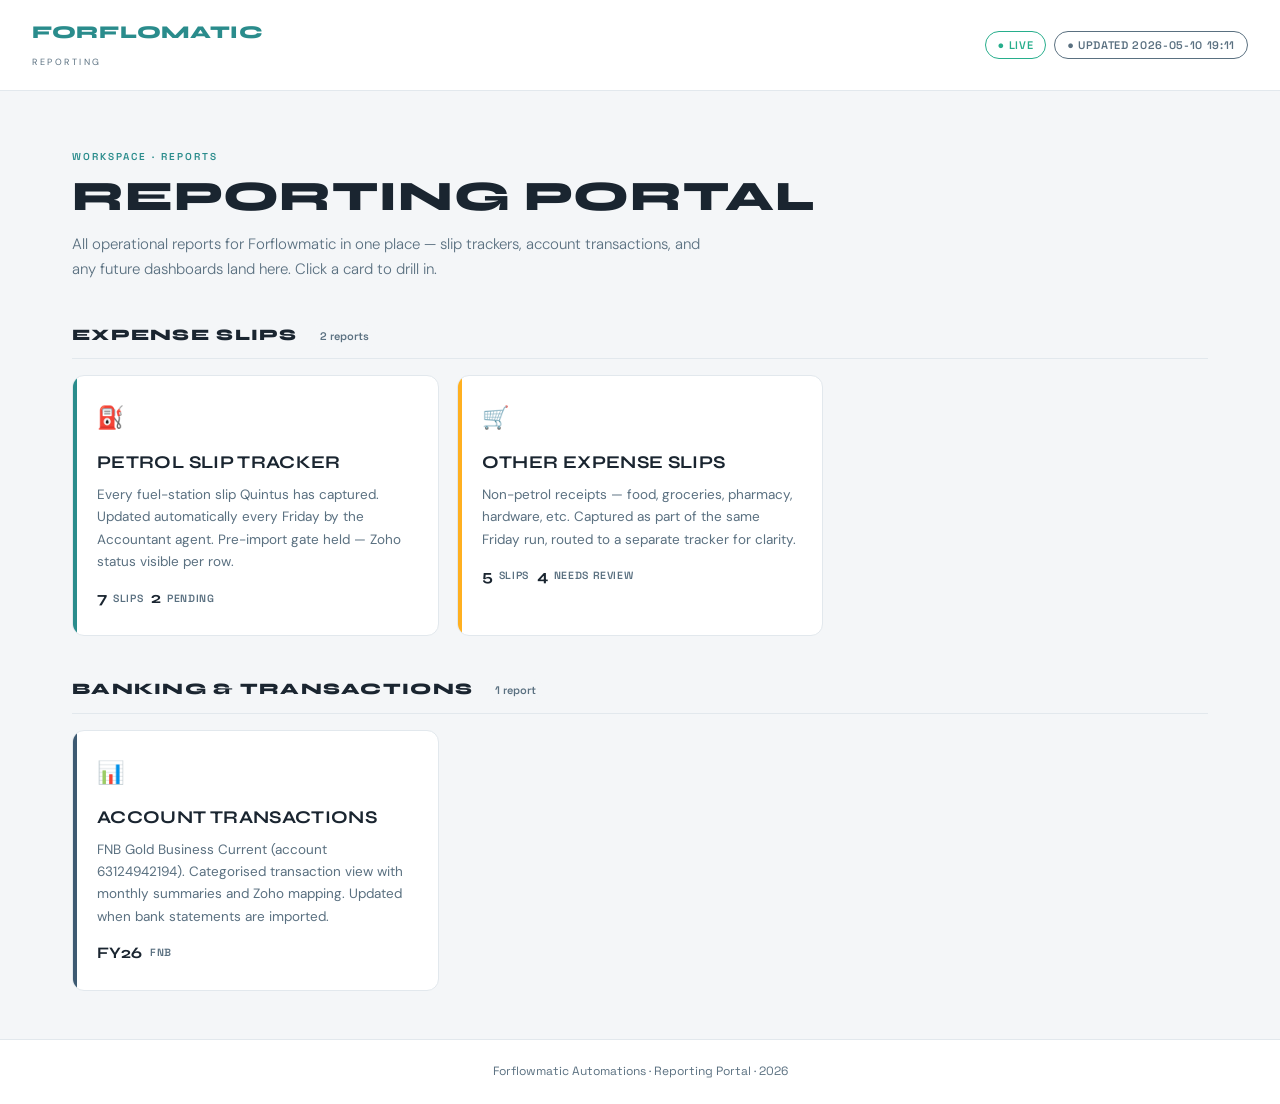
==== index.html @ ba41dc05 "Initial reporting portal - Branded portal home with cards for Petrol Slips, Other Slips, and Account" ====
<!DOCTYPE html>
<html lang="en">
<head>
  <meta charset="utf-8">
  <meta name="viewport" content="width=device-width, initial-scale=1">
  <title>Forflowmatic — Reporting Portal</title>
  <link rel="preconnect" href="https://fonts.googleapis.com">
  <link rel="preconnect" href="https://fonts.gstatic.com" crossorigin>
  <link href="https://fonts.googleapis.com/css2?family=Syne:wght@700;800&family=Space+Grotesk:wght@400;500;600;700&family=DM+Sans:wght@300;400;500;600&family=JetBrains+Mono:wght@400;500;600&display=swap" rel="stylesheet">
  <link rel="stylesheet" href="assets/style.css">
</head>
<body>

<header class="flo-header">
  <div class="flo-wordmark">
    <span class="flo-name">FORFLOMATIC</span>
    <span class="flo-tagline">Reporting</span>
  </div>
  <div class="flo-status-pills">
    <span class="flo-pill success">Live</span>
    <span class="flo-pill muted" id="updatedPill">Updated —</span>
  </div>
</header>

<main>
  <p class="label-eyebrow">Workspace · Reports</p>
  <h1 class="flo-h1">Reporting Portal</h1>
  <p class="flo-sub">
    All operational reports for Forflowmatic in one place — slip trackers, account transactions,
    and any future dashboards land here. Click a card to drill in.
  </p>

  <div class="flo-section-h">
    <h2>Expense slips</h2>
    <span class="count" id="slipCount">2 reports</span>
  </div>

  <div class="flo-grid">

    <a class="flo-card is-petrol" href="petrol-slips.html">
      <div class="card-icon">⛽</div>
      <h3 class="card-title">Petrol Slip Tracker</h3>
      <p class="card-desc">
        Every fuel-station slip Quintus has captured. Updated automatically every Friday by the
        Accountant agent. Pre-import gate held — Zoho status visible per row.
      </p>
      <div class="card-meta" id="petrolStats">
        <span class="stat"><span class="stat-num">—</span> Slips</span>
        <span class="stat"><span class="stat-num">—</span> Pending</span>
      </div>
    </a>

    <a class="flo-card is-other" href="other-slips.html">
      <div class="card-icon">🛒</div>
      <h3 class="card-title">Other Expense Slips</h3>
      <p class="card-desc">
        Non-petrol receipts — food, groceries, pharmacy, hardware, etc. Captured as part of the
        same Friday run, routed to a separate tracker for clarity.
      </p>
      <div class="card-meta" id="otherStats">
        <span class="stat"><span class="stat-num">—</span> Slips</span>
        <span class="stat"><span class="stat-num">—</span> Needs review</span>
      </div>
    </a>

  </div>

  <div class="flo-section-h">
    <h2>Banking &amp; transactions</h2>
    <span class="count">1 report</span>
  </div>

  <div class="flo-grid">

    <a class="flo-card is-txn" href="account-transactions.html">
      <div class="card-icon">📊</div>
      <h3 class="card-title">Account Transactions</h3>
      <p class="card-desc">
        FNB Gold Business Current (account 63124942194). Categorised transaction view with
        monthly summaries and Zoho mapping. Updated when bank statements are imported.
      </p>
      <div class="card-meta">
        <span class="stat"><span class="stat-num">FY26</span></span>
        <span class="stat">FNB</span>
      </div>
    </a>

  </div>

</main>

<footer class="flo-footer">
  Forflowmatic Automations · Reporting Portal · <span id="footerYear"></span>
</footer>

<script>
  document.getElementById('footerYear').textContent = new Date().getFullYear();

  // Pull stats from generated viewer data (loaded async; falls back silently).
  fetch('data/portal-stats.json', { cache: 'no-store' })
    .then(r => r.ok ? r.json() : null)
    .then(s => {
      if (!s) return;
      if (s.updated) document.getElementById('updatedPill').textContent = 'Updated ' + s.updated;
      if (s.petrol) {
        document.getElementById('petrolStats').innerHTML =
          '<span class="stat"><span class="stat-num">' + s.petrol.total + '</span> Slips</span>' +
          '<span class="stat"><span class="stat-num">' + s.petrol.pending + '</span> Pending</span>';
      }
      if (s.other) {
        document.getElementById('otherStats').innerHTML =
          '<span class="stat"><span class="stat-num">' + s.other.total + '</span> Slips</span>' +
          '<span class="stat"><span class="stat-num">' + s.other.needs_review + '</span> Needs review</span>';
      }
    })
    .catch(() => {});
</script>
</body>
</html>
---- assets/style.css ----
/* ── Forflowmatic brand tokens (with brighter alert colours) ────────────── */
:root {
  --flo-teal:          #2A8C8C;
  --flo-teal-light:    #7EC8C8;
  --flo-teal-lighter:  #C0E4E4;
  --flo-teal-lightest: #E8F5F5;
  --flo-teal-dark:     #1E6868;
  --flo-teal-darker:   #134545;
  --flo-navy:          #1A2530;
  --flo-steel:         #3D5A72;
  --flo-steel-light:   #8BAAB8;
  --flo-white:         #FFFFFF;
  --flo-bg:            #F4F6F8;

  /* Brighter alert colours per request */
  --flo-amber-alert:   #FFB020;     /* brighter than standard warning #E67E22 */
  --flo-amber-bg:      #FFF4DB;
  --flo-fault-red:     #FF3B3B;     /* brighter than standard danger #C0392B */
  --flo-fault-bg:      #FFE5E5;
  --flo-success:       #27AE8C;
  --flo-success-bg:    #E0F5EE;
  --flo-info:          #2980B9;

  /* Neutrals */
  --flo-n-100: #F4F6F8;
  --flo-n-200: #E2E8ED;
  --flo-n-300: #C0CDD8;
  --flo-n-400: #94A3B0;
  --flo-n-500: #5A7080;
  --flo-n-700: #2A3F52;
  --flo-n-900: #1A2530;

  /* Radii */
  --r-sm: 4px;
  --r-md: 8px;
  --r-lg: 12px;
  --r-xl: 16px;

  /* Fonts */
  --font-display: 'Syne', sans-serif;
  --font-ui:      'Space Grotesk', sans-serif;
  --font-body:    'DM Sans', sans-serif;
  --font-mono:    'JetBrains Mono', monospace;

  /* Theme surfaces */
  --background: var(--flo-bg);
  --surface:    var(--flo-white);
  --foreground: var(--flo-navy);
  --muted:      var(--flo-n-500);
  --border:     var(--flo-n-200);
  --accent:     var(--flo-teal);
}

* { box-sizing: border-box; }

body {
  margin: 0;
  background: var(--background);
  color: var(--foreground);
  font-family: var(--font-body);
  font-size: 15px;
  line-height: 1.65;
  min-height: 100vh;
  display: flex;
  flex-direction: column;
}

/* ── Header ─────────────────────────────────────────────────────────────── */
header.flo-header {
  border-bottom: 1px solid var(--border);
  background: var(--surface);
  padding: 18px 32px;
  display: flex;
  align-items: center;
  justify-content: space-between;
}
.flo-wordmark .flo-name {
  font-family: var(--font-display);
  font-weight: 800;
  font-size: 18px;
  letter-spacing: 0.04em;
  color: var(--flo-teal);
  display: block;
}
.flo-wordmark .flo-tagline {
  font-family: var(--font-body);
  font-weight: 400;
  font-size: 9px;
  letter-spacing: 0.28em;
  color: var(--muted);
  margin-top: -2px;
  text-transform: uppercase;
}
.flo-status-pills { display: flex; gap: 8px; }
.flo-pill {
  font-family: var(--font-ui);
  font-size: 11px;
  font-weight: 600;
  text-transform: uppercase;
  letter-spacing: 0.06em;
  padding: 4px 12px;
  border-radius: 999px;
  border: 1px solid currentColor;
}
.flo-pill.success { color: var(--flo-success); }
.flo-pill.amber   { color: var(--flo-amber-alert); }
.flo-pill.muted   { color: var(--muted); }
.flo-pill::before { content: '● '; }

/* ── Main ───────────────────────────────────────────────────────────────── */
main {
  flex: 1;
  padding: 48px 32px;
  max-width: 1200px;
  width: 100%;
  margin: 0 auto;
}
.label-eyebrow {
  font-family: var(--font-ui);
  font-size: 10px;
  font-weight: 600;
  letter-spacing: 0.2em;
  text-transform: uppercase;
  color: var(--accent);
  margin-bottom: 8px;
}
.flo-h1 {
  font-family: var(--font-display);
  font-weight: 800;
  font-size: 42px;
  line-height: 1.1;
  letter-spacing: 0.02em;
  text-transform: uppercase;
  color: var(--foreground);
  margin: 0 0 12px;
}
.flo-sub {
  color: var(--muted);
  font-size: 15px;
  font-weight: 300;
  margin: 0 0 36px;
  max-width: 640px;
}

/* ── Card grid ──────────────────────────────────────────────────────────── */
.flo-grid {
  display: grid;
  grid-template-columns: repeat(auto-fill, minmax(320px, 1fr));
  gap: 18px;
}
.flo-card {
  display: block;
  background: var(--surface);
  border: 1px solid var(--border);
  border-radius: var(--r-lg);
  padding: 24px;
  text-decoration: none;
  color: inherit;
  transition: transform 0.15s, border-color 0.15s, box-shadow 0.15s;
  position: relative;
  overflow: hidden;
}
.flo-card::before {
  content: '';
  position: absolute;
  inset: 0 auto 0 0;
  width: 4px;
  background: var(--card-accent, var(--flo-teal));
}
.flo-card:hover {
  border-color: var(--card-accent, var(--flo-teal));
  transform: translateY(-2px);
  box-shadow: 0 6px 24px rgba(26, 37, 48, 0.08);
}
.flo-card .card-icon {
  font-size: 22px;
  color: var(--card-accent, var(--flo-teal));
  margin-bottom: 12px;
}
.flo-card .card-title {
  font-family: var(--font-display);
  font-weight: 700;
  font-size: 18px;
  text-transform: uppercase;
  letter-spacing: 0.02em;
  margin: 0 0 6px;
}
.flo-card .card-desc {
  font-size: 13.5px;
  color: var(--muted);
  margin: 0 0 12px;
}
.flo-card .card-meta {
  display: flex;
  flex-wrap: wrap;
  gap: 8px;
  font-family: var(--font-ui);
  font-size: 10.5px;
  font-weight: 600;
  letter-spacing: 0.06em;
  text-transform: uppercase;
  color: var(--muted);
}
.flo-card .stat {
  display: inline-flex;
  align-items: center;
  gap: 6px;
}
.flo-card .stat-num {
  font-family: var(--font-display);
  font-weight: 700;
  font-size: 16px;
  color: var(--foreground);
  letter-spacing: 0;
  text-transform: none;
}

/* Card colour variants — easy to add more */
.flo-card.is-petrol  { --card-accent: var(--flo-teal); }
.flo-card.is-other   { --card-accent: var(--flo-amber-alert); }   /* amber alert */
.flo-card.is-txn     { --card-accent: var(--flo-steel); }
.flo-card.is-faulty  { --card-accent: var(--flo-fault-red); }     /* fault red */

/* Section header */
.flo-section-h {
  display: flex;
  align-items: baseline;
  gap: 14px;
  margin: 40px 0 16px;
  padding-bottom: 10px;
  border-bottom: 1px solid var(--border);
}
.flo-section-h h2 {
  font-family: var(--font-display);
  font-weight: 800;
  font-size: 16px;
  text-transform: uppercase;
  letter-spacing: 0.08em;
  margin: 0;
}
.flo-section-h .count {
  font-family: var(--font-ui);
  font-size: 11px;
  color: var(--muted);
  background: var(--flo-n-100);
  padding: 2px 8px;
  border-radius: 999px;
  font-weight: 600;
}

/* ── Footer ─────────────────────────────────────────────────────────────── */
footer.flo-footer {
  border-top: 1px solid var(--border);
  text-align: center;
  padding: 22px 32px;
  font-family: var(--font-ui);
  font-size: 12px;
  color: var(--muted);
  background: var(--surface);
}

/* ── Tracker viewer (slip data tables) ──────────────────────────────────── */
.viewer-back {
  display: inline-block;
  font-family: var(--font-ui);
  font-size: 12px;
  text-transform: uppercase;
  letter-spacing: 0.08em;
  color: var(--muted);
  text-decoration: none;
  margin-bottom: 24px;
}
.viewer-back:hover { color: var(--accent); }

.viewer-toolbar {
  display: flex;
  gap: 10px;
  flex-wrap: wrap;
  margin-bottom: 14px;
}
.viewer-search {
  flex: 1;
  min-width: 240px;
  padding: 10px 14px;
  border: 1px solid var(--border);
  border-radius: var(--r-md);
  background: var(--surface);
  font-family: var(--font-body);
  font-size: 14px;
  color: var(--foreground);
  outline: none;
}
.viewer-search:focus { border-color: var(--accent); }
.viewer-stat-row {
  display: flex;
  gap: 18px;
  flex-wrap: wrap;
  margin: 10px 0 24px;
}
.viewer-stat {
  background: var(--surface);
  border: 1px solid var(--border);
  border-radius: var(--r-md);
  padding: 12px 18px;
  flex: 0 0 auto;
}
.viewer-stat .label {
  display: block;
  font-family: var(--font-ui);
  font-size: 10px;
  font-weight: 600;
  text-transform: uppercase;
  letter-spacing: 0.1em;
  color: var(--muted);
  margin-bottom: 4px;
}
.viewer-stat .value {
  font-family: var(--font-display);
  font-weight: 700;
  font-size: 22px;
}

table.viewer-table {
  width: 100%;
  border-collapse: collapse;
  font-size: 13px;
  background: var(--surface);
  border: 1px solid var(--border);
  border-radius: var(--r-md);
  overflow: hidden;
}
table.viewer-table th {
  background: var(--flo-navy);
  color: var(--flo-white);
  font-family: var(--font-display);
  font-weight: 700;
  font-size: 11px;
  text-transform: uppercase;
  letter-spacing: 0.08em;
  padding: 12px 10px;
  text-align: left;
  white-space: nowrap;
}
table.viewer-table td {
  padding: 9px 10px;
  border-top: 1px solid var(--border);
  vertical-align: top;
}
table.viewer-table tr:hover td { background: var(--flo-teal-lightest); }

.status-pending { color: var(--flo-amber-alert); font-weight: 600; }
.status-hold,
.status-needs-review { color: var(--flo-amber-alert); font-weight: 600; }
.status-rejected { color: var(--flo-fault-red); font-weight: 600; }
.status-reviewed,
.status-approved { color: var(--flo-success); font-weight: 600; }
.status-imported { color: var(--flo-info); font-weight: 600; }

.row-needs-review td:first-child { border-left: 3px solid var(--flo-amber-alert); }
.row-rejected     td:first-child { border-left: 3px solid var(--flo-fault-red); }
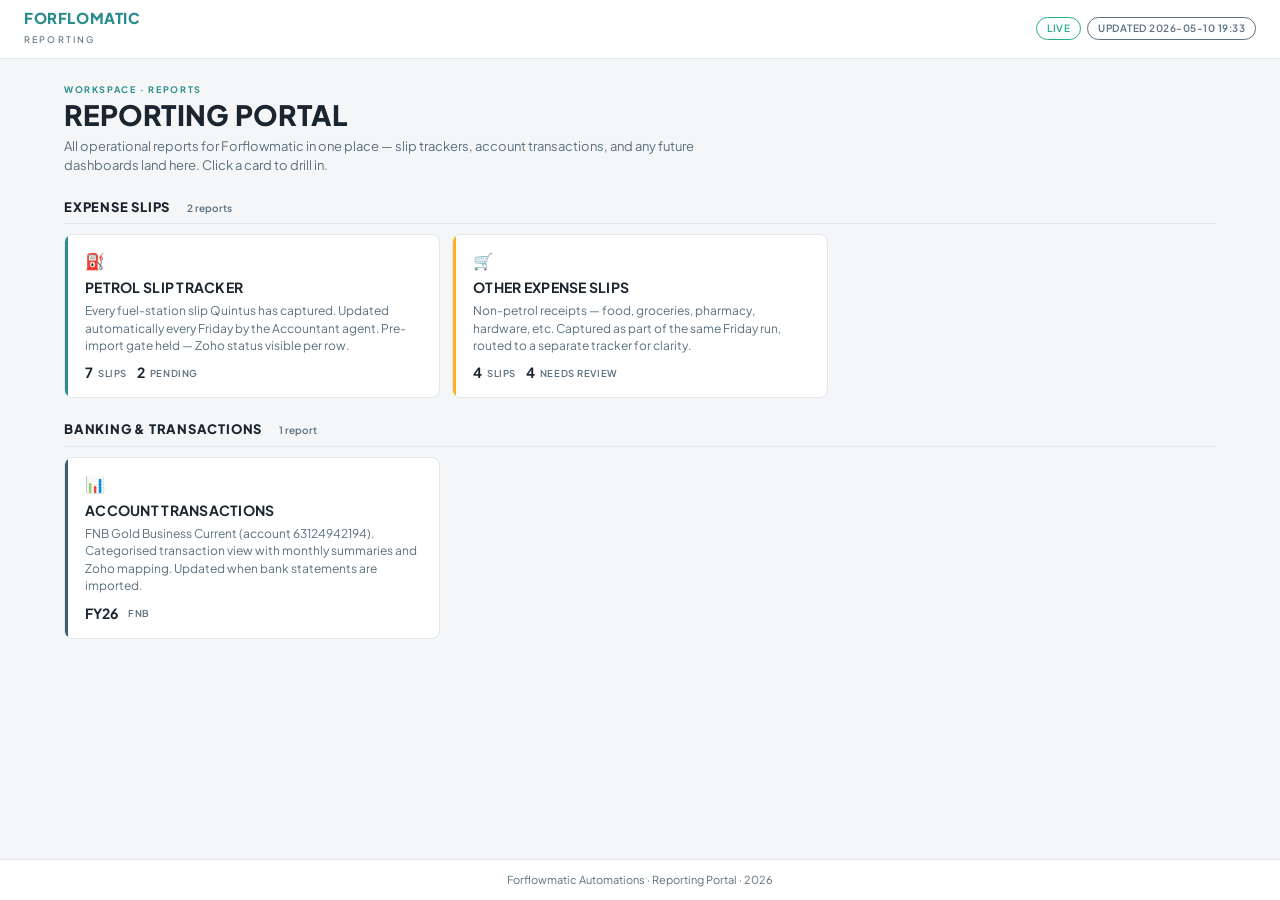
==== commit 79f7a1cc: "Set Plus Jakarta Sans as default font; tighten all spacing - Plus Jakarta Sans for all three font to" ====
--- a/index.html
+++ b/index.html
@@ -6,7 +6,7 @@
   <title>Forflowmatic — Reporting Portal</title>
   <link rel="preconnect" href="https://fonts.googleapis.com">
   <link rel="preconnect" href="https://fonts.gstatic.com" crossorigin>
-  <link href="https://fonts.googleapis.com/css2?family=Syne:wght@700;800&family=Space+Grotesk:wght@400;500;600;700&family=DM+Sans:wght@300;400;500;600&family=JetBrains+Mono:wght@400;500;600&display=swap" rel="stylesheet">
+  <link href="https://fonts.googleapis.com/css2?family=Plus+Jakarta+Sans:wght@400;500;600;700;800&family=JetBrains+Mono:wght@400;500;600&display=swap" rel="stylesheet">
   <link rel="stylesheet" href="assets/style.css">
 </head>
 <body>
--- a/assets/style.css
+++ b/assets/style.css
@@ -36,10 +36,10 @@
   --r-lg: 12px;
   --r-xl: 16px;
 
-  /* Fonts */
-  --font-display: 'Syne', sans-serif;
-  --font-ui:      'Space Grotesk', sans-serif;
-  --font-body:    'DM Sans', sans-serif;
+  /* Fonts — Plus Jakarta Sans across the board */
+  --font-display: 'Plus Jakarta Sans', sans-serif;
+  --font-ui:      'Plus Jakarta Sans', sans-serif;
+  --font-body:    'Plus Jakarta Sans', sans-serif;
   --font-mono:    'JetBrains Mono', monospace;
 
   /* Theme surfaces */
@@ -58,8 +58,8 @@
   background: var(--background);
   color: var(--foreground);
   font-family: var(--font-body);
-  font-size: 15px;
-  line-height: 1.65;
+  font-size: 14px;
+  line-height: 1.5;
   min-height: 100vh;
   display: flex;
   flex-direction: column;
@@ -69,7 +69,7 @@
 header.flo-header {
   border-bottom: 1px solid var(--border);
   background: var(--surface);
-  padding: 18px 32px;
+  padding: 10px 24px;
   display: flex;
   align-items: center;
   justify-content: space-between;
@@ -77,83 +77,84 @@
 .flo-wordmark .flo-name {
   font-family: var(--font-display);
   font-weight: 800;
-  font-size: 18px;
+  font-size: 15px;
   letter-spacing: 0.04em;
   color: var(--flo-teal);
   display: block;
+  line-height: 1.1;
 }
 .flo-wordmark .flo-tagline {
   font-family: var(--font-body);
-  font-weight: 400;
+  font-weight: 500;
   font-size: 9px;
-  letter-spacing: 0.28em;
-  color: var(--muted);
-  margin-top: -2px;
-  text-transform: uppercase;
-}
-.flo-status-pills { display: flex; gap: 8px; }
+  letter-spacing: 0.24em;
+  color: var(--muted);
+  margin-top: 0;
+  text-transform: uppercase;
+}
+.flo-status-pills { display: flex; gap: 6px; }
 .flo-pill {
   font-family: var(--font-ui);
-  font-size: 11px;
+  font-size: 10px;
   font-weight: 600;
   text-transform: uppercase;
-  letter-spacing: 0.06em;
-  padding: 4px 12px;
+  letter-spacing: 0.05em;
+  padding: 3px 10px;
   border-radius: 999px;
   border: 1px solid currentColor;
 }
 .flo-pill.success { color: var(--flo-success); }
 .flo-pill.amber   { color: var(--flo-amber-alert); }
 .flo-pill.muted   { color: var(--muted); }
-.flo-pill::before { content: '● '; }
 
 /* ── Main ───────────────────────────────────────────────────────────────── */
 main {
   flex: 1;
-  padding: 48px 32px;
+  padding: 24px 24px 32px;
   max-width: 1200px;
   width: 100%;
   margin: 0 auto;
 }
 .label-eyebrow {
   font-family: var(--font-ui);
-  font-size: 10px;
-  font-weight: 600;
-  letter-spacing: 0.2em;
+  font-size: 9px;
+  font-weight: 700;
+  letter-spacing: 0.18em;
   text-transform: uppercase;
   color: var(--accent);
-  margin-bottom: 8px;
+  margin: 0 0 4px;
 }
 .flo-h1 {
   font-family: var(--font-display);
   font-weight: 800;
-  font-size: 42px;
+  font-size: 28px;
   line-height: 1.1;
-  letter-spacing: 0.02em;
+  letter-spacing: 0.01em;
   text-transform: uppercase;
   color: var(--foreground);
-  margin: 0 0 12px;
+  margin: 0 0 6px;
 }
 .flo-sub {
   color: var(--muted);
-  font-size: 15px;
-  font-weight: 300;
-  margin: 0 0 36px;
+  font-size: 13px;
+  font-weight: 400;
+  margin: 0 0 20px;
   max-width: 640px;
+  line-height: 1.5;
 }
 
 /* ── Card grid ──────────────────────────────────────────────────────────── */
 .flo-grid {
   display: grid;
-  grid-template-columns: repeat(auto-fill, minmax(320px, 1fr));
-  gap: 18px;
+  grid-template-columns: repeat(auto-fill, minmax(280px, 1fr));
+  gap: 12px;
 }
 .flo-card {
   display: block;
   background: var(--surface);
   border: 1px solid var(--border);
-  border-radius: var(--r-lg);
-  padding: 24px;
+  border-radius: var(--r-md);
+  padding: 14px 16px 14px 20px;
   text-decoration: none;
   color: inherit;
   transition: transform 0.15s, border-color 0.15s, box-shadow 0.15s;
@@ -164,86 +165,87 @@
   content: '';
   position: absolute;
   inset: 0 auto 0 0;
-  width: 4px;
+  width: 3px;
   background: var(--card-accent, var(--flo-teal));
 }
 .flo-card:hover {
   border-color: var(--card-accent, var(--flo-teal));
-  transform: translateY(-2px);
-  box-shadow: 0 6px 24px rgba(26, 37, 48, 0.08);
+  transform: translateY(-1px);
+  box-shadow: 0 3px 12px rgba(26, 37, 48, 0.06);
 }
 .flo-card .card-icon {
-  font-size: 22px;
+  font-size: 16px;
   color: var(--card-accent, var(--flo-teal));
-  margin-bottom: 12px;
+  margin-bottom: 4px;
 }
 .flo-card .card-title {
   font-family: var(--font-display);
   font-weight: 700;
-  font-size: 18px;
+  font-size: 14px;
   text-transform: uppercase;
   letter-spacing: 0.02em;
-  margin: 0 0 6px;
+  margin: 0 0 4px;
 }
 .flo-card .card-desc {
-  font-size: 13.5px;
-  color: var(--muted);
-  margin: 0 0 12px;
+  font-size: 12px;
+  color: var(--muted);
+  margin: 0 0 8px;
+  line-height: 1.45;
 }
 .flo-card .card-meta {
   display: flex;
   flex-wrap: wrap;
-  gap: 8px;
-  font-family: var(--font-ui);
-  font-size: 10.5px;
+  gap: 10px;
+  font-family: var(--font-ui);
+  font-size: 9.5px;
   font-weight: 600;
   letter-spacing: 0.06em;
   text-transform: uppercase;
   color: var(--muted);
+  margin-top: 4px;
 }
 .flo-card .stat {
   display: inline-flex;
   align-items: center;
-  gap: 6px;
+  gap: 5px;
 }
 .flo-card .stat-num {
   font-family: var(--font-display);
   font-weight: 700;
-  font-size: 16px;
+  font-size: 14px;
   color: var(--foreground);
   letter-spacing: 0;
   text-transform: none;
 }
 
-/* Card colour variants — easy to add more */
 .flo-card.is-petrol  { --card-accent: var(--flo-teal); }
-.flo-card.is-other   { --card-accent: var(--flo-amber-alert); }   /* amber alert */
+.flo-card.is-other   { --card-accent: var(--flo-amber-alert); }
 .flo-card.is-txn     { --card-accent: var(--flo-steel); }
-.flo-card.is-faulty  { --card-accent: var(--flo-fault-red); }     /* fault red */
+.flo-card.is-faulty  { --card-accent: var(--flo-fault-red); }
 
 /* Section header */
 .flo-section-h {
   display: flex;
   align-items: baseline;
-  gap: 14px;
-  margin: 40px 0 16px;
-  padding-bottom: 10px;
+  gap: 10px;
+  margin: 22px 0 10px;
+  padding-bottom: 6px;
   border-bottom: 1px solid var(--border);
 }
 .flo-section-h h2 {
   font-family: var(--font-display);
   font-weight: 800;
-  font-size: 16px;
-  text-transform: uppercase;
-  letter-spacing: 0.08em;
+  font-size: 13px;
+  text-transform: uppercase;
+  letter-spacing: 0.06em;
   margin: 0;
 }
 .flo-section-h .count {
   font-family: var(--font-ui);
-  font-size: 11px;
+  font-size: 10px;
   color: var(--muted);
   background: var(--flo-n-100);
-  padding: 2px 8px;
+  padding: 1px 7px;
   border-radius: 999px;
   font-weight: 600;
 }
@@ -252,9 +254,9 @@
 footer.flo-footer {
   border-top: 1px solid var(--border);
   text-align: center;
-  padding: 22px 32px;
-  font-family: var(--font-ui);
-  font-size: 12px;
+  padding: 12px 24px;
+  font-family: var(--font-ui);
+  font-size: 11px;
   color: var(--muted);
   background: var(--surface);
 }
@@ -263,98 +265,122 @@
 .viewer-back {
   display: inline-block;
   font-family: var(--font-ui);
-  font-size: 12px;
-  text-transform: uppercase;
-  letter-spacing: 0.08em;
+  font-size: 11px;
+  font-weight: 600;
+  text-transform: uppercase;
+  letter-spacing: 0.06em;
   color: var(--muted);
   text-decoration: none;
-  margin-bottom: 24px;
+  margin-bottom: 12px;
 }
 .viewer-back:hover { color: var(--accent); }
 
 .viewer-toolbar {
+  display: flex;
+  gap: 8px;
+  flex-wrap: wrap;
+  margin-bottom: 8px;
+}
+.viewer-search {
+  flex: 1;
+  min-width: 220px;
+  padding: 7px 12px;
+  border: 1px solid var(--border);
+  border-radius: var(--r-md);
+  background: var(--surface);
+  font-family: var(--font-body);
+  font-size: 13px;
+  color: var(--foreground);
+  outline: none;
+}
+.viewer-search:focus { border-color: var(--accent); }
+.viewer-stat-row {
   display: flex;
   gap: 10px;
   flex-wrap: wrap;
-  margin-bottom: 14px;
-}
-.viewer-search {
-  flex: 1;
-  min-width: 240px;
-  padding: 10px 14px;
+  margin: 4px 0 14px;
+}
+.viewer-stat {
+  background: var(--surface);
   border: 1px solid var(--border);
   border-radius: var(--r-md);
-  background: var(--surface);
-  font-family: var(--font-body);
-  font-size: 14px;
-  color: var(--foreground);
-  outline: none;
-}
-.viewer-search:focus { border-color: var(--accent); }
-.viewer-stat-row {
-  display: flex;
-  gap: 18px;
-  flex-wrap: wrap;
-  margin: 10px 0 24px;
-}
-.viewer-stat {
+  padding: 7px 12px;
+  flex: 0 0 auto;
+  min-width: 100px;
+}
+.viewer-stat .label {
+  display: block;
+  font-family: var(--font-ui);
+  font-size: 9px;
+  font-weight: 700;
+  text-transform: uppercase;
+  letter-spacing: 0.1em;
+  color: var(--muted);
+  margin-bottom: 2px;
+}
+.viewer-stat .value {
+  font-family: var(--font-display);
+  font-weight: 700;
+  font-size: 16px;
+  line-height: 1.2;
+}
+
+/* Scroll wrapper — long tables overflow horizontally rather than blowing the layout */
+.viewer-table-wrap {
+  overflow-x: auto;
   background: var(--surface);
   border: 1px solid var(--border);
   border-radius: var(--r-md);
-  padding: 12px 18px;
-  flex: 0 0 auto;
-}
-.viewer-stat .label {
-  display: block;
-  font-family: var(--font-ui);
-  font-size: 10px;
-  font-weight: 600;
-  text-transform: uppercase;
-  letter-spacing: 0.1em;
-  color: var(--muted);
-  margin-bottom: 4px;
-}
-.viewer-stat .value {
-  font-family: var(--font-display);
-  font-weight: 700;
-  font-size: 22px;
 }
 
 table.viewer-table {
-  width: 100%;
+  width: max-content;
+  min-width: 100%;
   border-collapse: collapse;
-  font-size: 13px;
-  background: var(--surface);
-  border: 1px solid var(--border);
-  border-radius: var(--r-md);
-  overflow: hidden;
+  font-size: 12px;
+  table-layout: fixed;     /* respect <col> widths exactly */
+  font-family: var(--font-body);
 }
 table.viewer-table th {
   background: var(--flo-navy);
   color: var(--flo-white);
   font-family: var(--font-display);
   font-weight: 700;
-  font-size: 11px;
-  text-transform: uppercase;
-  letter-spacing: 0.08em;
-  padding: 12px 10px;
+  font-size: 10px;
+  text-transform: uppercase;
+  letter-spacing: 0.06em;
+  padding: 7px 9px;
   text-align: left;
   white-space: nowrap;
+  position: sticky;
+  top: 0;
+  z-index: 1;
 }
 table.viewer-table td {
-  padding: 9px 10px;
+  padding: 4px 9px;
   border-top: 1px solid var(--border);
-  vertical-align: top;
-}
-table.viewer-table tr:hover td { background: var(--flo-teal-lightest); }
-
-.status-pending { color: var(--flo-amber-alert); font-weight: 600; }
+  vertical-align: middle;
+  /* Truncate any cell that's too wide; the browser shows the full text on
+     hover via the title="" attribute set by the generator. */
+  white-space: nowrap;
+  overflow: hidden;
+  text-overflow: ellipsis;
+  line-height: 1.5;
+}
+table.viewer-table tbody tr:nth-child(even) td { background: var(--flo-n-100); }
+table.viewer-table tbody tr:hover    td { background: var(--flo-teal-lightest); }
+
+/* Numeric columns right-aligned for easier scanning */
+table.viewer-table td.num,
+table.viewer-table th.num { text-align: right; font-variant-numeric: tabular-nums; }
+
+.status-pending,
 .status-hold,
 .status-needs-review { color: var(--flo-amber-alert); font-weight: 600; }
-.status-rejected { color: var(--flo-fault-red); font-weight: 600; }
+.status-rejected     { color: var(--flo-fault-red);   font-weight: 600; }
 .status-reviewed,
-.status-approved { color: var(--flo-success); font-weight: 600; }
-.status-imported { color: var(--flo-info); font-weight: 600; }
-
-.row-needs-review td:first-child { border-left: 3px solid var(--flo-amber-alert); }
-.row-rejected     td:first-child { border-left: 3px solid var(--flo-fault-red); }
+.status-approved     { color: var(--flo-success);     font-weight: 600; }
+.status-imported     { color: var(--flo-info);        font-weight: 600; }
+
+.row-needs-review td:first-child { box-shadow: inset 3px 0 0 var(--flo-amber-alert); }
+.row-rejected     td:first-child { box-shadow: inset 3px 0 0 var(--flo-fault-red); }
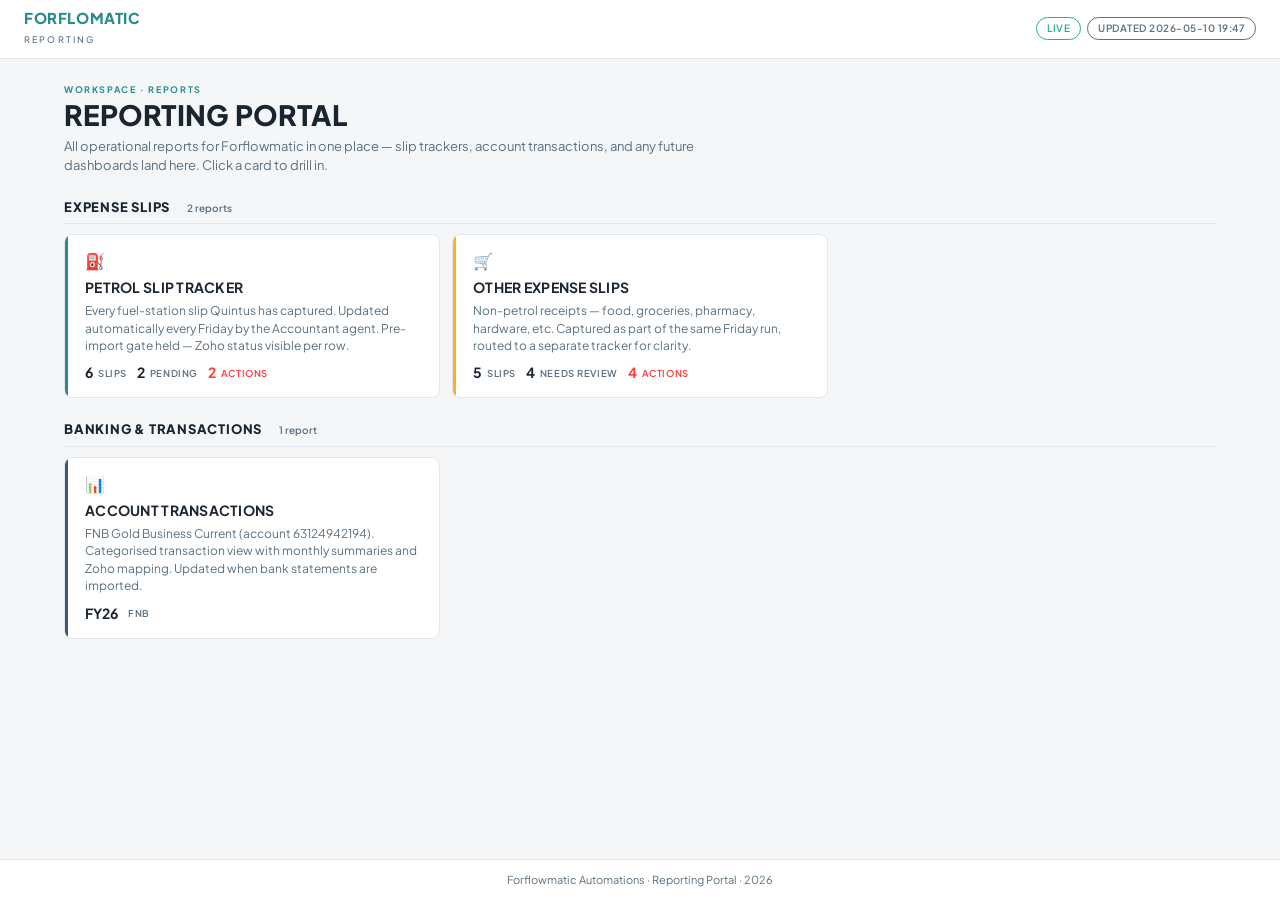
==== commit 3434c084: "Add Quintus Actions column to both trackers - Quintus Actions column now visible in both viewer tabl" ====
--- a/index.html
+++ b/index.html
@@ -47,6 +47,7 @@
       <div class="card-meta" id="petrolStats">
         <span class="stat"><span class="stat-num">—</span> Slips</span>
         <span class="stat"><span class="stat-num">—</span> Pending</span>
+        <span class="stat"><span class="stat-num">—</span> Actions</span>
       </div>
     </a>
 
@@ -60,6 +61,7 @@
       <div class="card-meta" id="otherStats">
         <span class="stat"><span class="stat-num">—</span> Slips</span>
         <span class="stat"><span class="stat-num">—</span> Needs review</span>
+        <span class="stat"><span class="stat-num">—</span> Actions</span>
       </div>
     </a>
 
@@ -102,15 +104,22 @@
     .then(s => {
       if (!s) return;
       if (s.updated) document.getElementById('updatedPill').textContent = 'Updated ' + s.updated;
+      const actionStyle = n => n > 0
+        ? 'color:var(--flo-fault-red);'
+        : '';
       if (s.petrol) {
         document.getElementById('petrolStats').innerHTML =
           '<span class="stat"><span class="stat-num">' + s.petrol.total + '</span> Slips</span>' +
-          '<span class="stat"><span class="stat-num">' + s.petrol.pending + '</span> Pending</span>';
+          '<span class="stat"><span class="stat-num">' + s.petrol.pending + '</span> Pending</span>' +
+          '<span class="stat" style="' + actionStyle(s.petrol.actions || 0) + '">' +
+            '<span class="stat-num" style="' + actionStyle(s.petrol.actions || 0) + '">' + (s.petrol.actions || 0) + '</span> Actions</span>';
       }
       if (s.other) {
         document.getElementById('otherStats').innerHTML =
           '<span class="stat"><span class="stat-num">' + s.other.total + '</span> Slips</span>' +
-          '<span class="stat"><span class="stat-num">' + s.other.needs_review + '</span> Needs review</span>';
+          '<span class="stat"><span class="stat-num">' + s.other.needs_review + '</span> Needs review</span>' +
+          '<span class="stat" style="' + actionStyle(s.other.actions || 0) + '">' +
+            '<span class="stat-num" style="' + actionStyle(s.other.actions || 0) + '">' + (s.other.actions || 0) + '</span> Actions</span>';
       }
     })
     .catch(() => {});
--- a/assets/style.css
+++ b/assets/style.css
@@ -384,3 +384,27 @@
 
 .row-needs-review td:first-child { box-shadow: inset 3px 0 0 var(--flo-amber-alert); }
 .row-rejected     td:first-child { box-shadow: inset 3px 0 0 var(--flo-fault-red); }
+
+/* Quintus Actions column — flagged in fault-red so outstanding work is obvious */
+table.viewer-table td.action {
+  font-weight: 500;
+  color: var(--muted);
+  font-style: italic;
+}
+table.viewer-table td.action.action-set {
+  color: var(--flo-fault-red);
+  font-weight: 600;
+  font-style: normal;
+  background: var(--flo-fault-bg) !important;
+  white-space: normal;        /* let action text wrap so it's readable */
+  line-height: 1.35;
+  vertical-align: top;
+  padding-top: 6px;
+  padding-bottom: 6px;
+}
+table.viewer-table tbody tr:hover td.action.action-set {
+  background: #FFD8D8 !important;
+}
+table.viewer-table th:last-child {
+  background: var(--flo-fault-red);
+}
